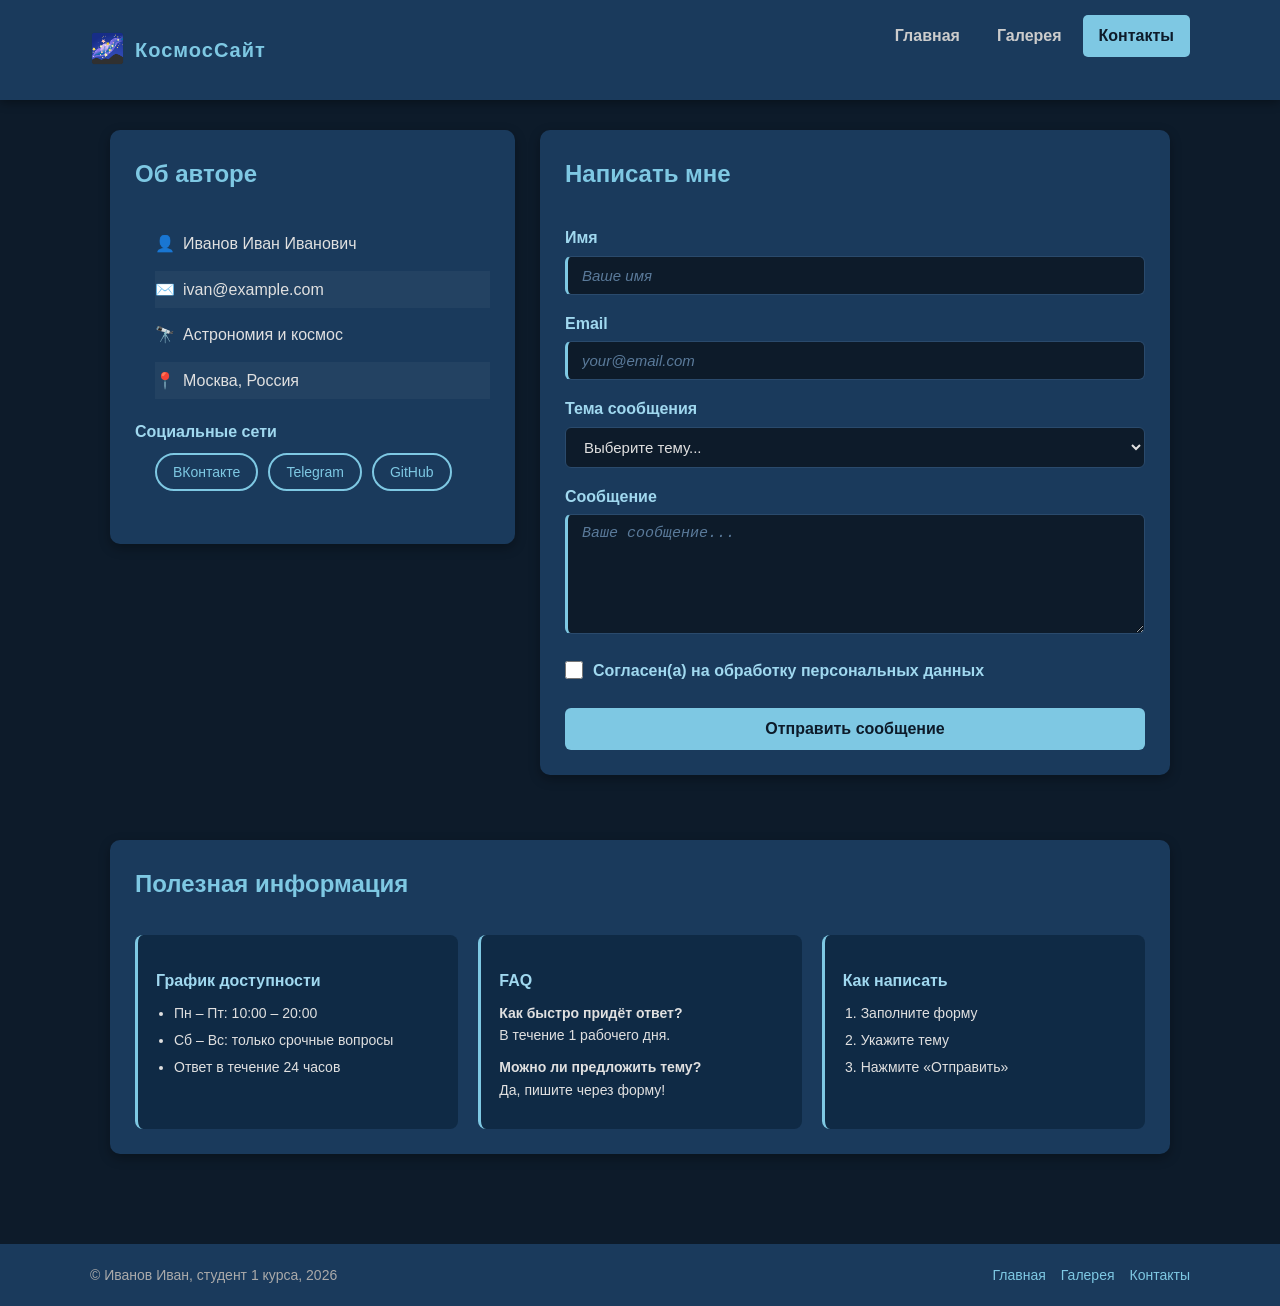
==== contacts.html @ 4aa140b6 "Add root index.html for GitHub Pages" ====
<!DOCTYPE html>
<html lang="ru">
<head>
    <meta charset="UTF-8">
    <meta name="viewport" content="width=device-width, initial-scale=1.0">
    <title>Контакты — Всё о космосе</title>
    <link rel="stylesheet" href="style.css">
</head>
<body>

    <header>
        <div class="header-inner">
            <div class="logo">
                <span class="logo-icon">🌌</span>
                <span class="logo-text">КосмосСайт</span>
            </div>
            <nav>
                <ul>
                    <li><a href="index.html">Главная</a></li>
                    <li><a href="gallery.html">Галерея</a></li>
                    <li><a href="contacts.html" class="active">Контакты</a></li>
                </ul>
            </nav>
        </div>
    </header>

    <main class="contacts-main">

        <!-- Flexbox: карточка и форма рядом -->
        <div class="contacts-layout">

            <section class="contact-card">
                <h2>Об авторе</h2>
                <ul class="contact-info">
                    <li class="info-name">Иванов Иван Иванович</li>
                    <li class="info-email">ivan@example.com</li>
                    <li class="info-topic">Астрономия и космос</li>
                    <li class="info-location">Москва, Россия</li>
                </ul>
                <h3>Социальные сети</h3>
                <ul class="social-links">
                    <li><a href="#" class="social-link">ВКонтакте</a></li>
                    <li><a href="#" class="social-link">Telegram</a></li>
                    <li><a href="#" class="social-link">GitHub</a></li>
                </ul>
            </section>

            <section class="contact-form-section">
                <h2>Написать мне</h2>
                <form class="contact-form" action="#" method="post">
                    <div class="form-group">
                        <label for="name">Имя</label>
                        <input type="text" id="name" name="name" placeholder="Ваше имя" required>
                    </div>
                    <div class="form-group">
                        <label for="email">Email</label>
                        <input type="email" id="email" name="email" placeholder="your@email.com" required>
                    </div>
                    <div class="form-group">
                        <label for="subject">Тема сообщения</label>
                        <select id="subject" name="subject">
                            <option value="">Выберите тему...</option>
                            <option value="general">Общий вопрос</option>
                            <option value="cooperation">Сотрудничество</option>
                            <option value="other">Другое</option>
                        </select>
                    </div>
                    <div class="form-group">
                        <label for="message">Сообщение</label>
                        <textarea id="message" name="message" placeholder="Ваше сообщение..." required></textarea>
                    </div>
                    <div class="form-group">
                        <label class="checkbox-label">
                            <input type="checkbox" required>
                            Согласен(а) на обработку персональных данных
                        </label>
                    </div>
                    <button type="submit" class="submit-btn">Отправить сообщение</button>
                </form>
            </section>

        </div>

        <section class="extra-info">
            <h2>Полезная информация</h2>
            <div class="info-blocks">
                <div class="info-block">
                    <h3>График доступности</h3>
                    <ul>
                        <li>Пн – Пт: 10:00 – 20:00</li>
                        <li>Сб – Вс: только срочные вопросы</li>
                        <li>Ответ в течение 24 часов</li>
                    </ul>
                </div>
                <div class="info-block">
                    <h3>FAQ</h3>
                    <p><strong>Как быстро придёт ответ?</strong><br>В течение 1 рабочего дня.</p>
                    <p><strong>Можно ли предложить тему?</strong><br>Да, пишите через форму!</p>
                </div>
                <div class="info-block">
                    <h3>Как написать</h3>
                    <ol>
                        <li>Заполните форму</li>
                        <li>Укажите тему</li>
                        <li>Нажмите «Отправить»</li>
                    </ol>
                </div>
            </div>
        </section>

    </main>

    <footer>
        <div class="footer-inner">
            <span>© Иванов Иван, студент 1 курса, 2026</span>
            <div class="footer-links">
                <a href="index.html">Главная</a>
                <a href="gallery.html">Галерея</a>
                <a href="contacts.html">Контакты</a>
            </div>
        </div>
    </footer>

</body>
</html>
---- style.css ----
/* ===== СБРОС ===== */
* {
    margin: 0;
    padding: 0;
    box-sizing: border-box;
}

::selection { background-color: #7ec8e3; color: #0d1b2a; }

/* ===== СТРАНИЦА ===== */
body {
    font-family: Arial, sans-serif;
    background-color: #0d1b2a;
    color: #e0e0e0;
    line-height: 1.6;
}

/* ===== ШАПКА — FLEXBOX: логотип + навигация ===== */
header {
    background-color: #1a3a5c;
    padding: 0 30px;
    box-shadow: 0 2px 10px rgba(0, 0, 0, 0.4);
    position: sticky;
    top: 0;
    z-index: 100;
}

.header-inner {
    display: flex;                  /* включаем Flexbox */
    justify-content: space-between; /* логотип слева, меню справа */
    align-items: center;            /* вертикальное выравнивание по центру */
    max-width: 1100px;
    margin: 0 auto;
    padding: 15px 0;
}

/* ===== ЛОГОТИП ===== */
.logo {
    display: flex;
    align-items: center;
    gap: 10px;
    text-decoration: none;
}

.logo-icon { font-size: 28px; }

.logo-text {
    font-size: 20px;
    font-weight: bold;
    color: #7ec8e3;
    letter-spacing: 1px;
}

/* ===== НАВИГАЦИЯ — FLEXBOX ===== */
nav ul {
    list-style: none;
    display: flex;      /* пункты меню в строку через Flexbox */
    gap: 5px;
}

nav ul li a {
    color: #ccc;
    text-decoration: none;
    font-weight: bold;
    padding: 8px 16px;
    border-radius: 5px;
    transition: background 0.2s, color 0.2s;
    display: block;
}

nav ul li a:hover,
nav ul li a.active {
    background-color: #7ec8e3;
    color: #0d1b2a;
}

/* ===== ОСНОВНОЕ СОДЕРЖИМОЕ ===== */
main {
    max-width: 1100px;
    margin: 0 auto;
    padding: 30px 20px;
}

/* ===== HERO-СЕКЦИЯ ===== */
.hero {
    text-align: center;
    padding: 50px 20px;
    margin-bottom: 40px;
    background: linear-gradient(135deg, #1a3a5c, #0f2a45);
    border-radius: 12px;
}

.hero h1 {
    font-size: 36px;
    color: #7ec8e3;
    margin-bottom: 12px;
}

.hero p { font-size: 18px; color: #a0d8ef; }

/* ===== СЕКЦИИ ===== */
section { margin-bottom: 40px; }

h2 {
    color: #7ec8e3;
    font-size: 24px;
    margin-bottom: 20px;
    padding-bottom: 10px;
    border-bottom: 2px solid #1a3a5c;
}

p { margin-bottom: 15px; }
ul { margin-left: 20px; margin-bottom: 20px; }
ul li { margin-bottom: 8px; }

/* ===== КАРТОЧКИ ФАКТОВ — FLEXBOX ===== */
.cards-row {
    display: flex;          /* карточки в строку */
    gap: 20px;
    flex-wrap: wrap;        /* перенос на новую строку при нехватке места */
}

.card {
    flex: 1 1 200px;        /* растягиваются, минимум 200px */
    background-color: #1a3a5c;
    border-radius: 10px;
    padding: 20px;
    box-shadow: 0 4px 12px rgba(0, 0, 0, 0.3);
    display: flex;
    flex-direction: column; /* иконка, заголовок и текст — в столбик */
    align-items: center;
    text-align: center;
    gap: 10px;
    transition: transform 0.2s;
}

.card:hover { transform: translateY(-4px); }

.card-icon { font-size: 36px; }
.card h3 { color: #7ec8e3; font-size: 16px; }
.card p { font-size: 14px; color: #b0c4de; }

/* ===== ПОДВАЛ — FLEXBOX ===== */
footer {
    background-color: #1a3a5c;
    padding: 20px 30px;
    margin-top: 20px;
}

.footer-inner {
    display: flex;
    justify-content: space-between;
    align-items: center;
    max-width: 1100px;
    margin: 0 auto;
    flex-wrap: wrap;
    gap: 10px;
}

footer span { color: #aaa; font-size: 14px; }

.footer-links {
    display: flex;
    gap: 15px;
}

.footer-links a {
    color: #7ec8e3;
    text-decoration: none;
    font-size: 14px;
}

.footer-links a:hover { text-decoration: underline; }

/* ===== ФОРМА КОНТАКТОВ ===== */
.contacts-main { max-width: 1100px; margin: 0 auto; padding: 30px 20px; }

.contacts-layout {
    display: flex;
    gap: 25px;
    align-items: flex-start;
    flex-wrap: wrap;
}

.contact-card {
    flex: 1 1 280px;
    background-color: #1a3a5c;
    border-radius: 10px;
    padding: 25px;
    box-shadow: 0 4px 12px rgba(0, 0, 0, 0.3);
}

.contact-form-section {
    flex: 2 1 380px;
    background-color: #1a3a5c;
    border-radius: 10px;
    padding: 25px;
    box-shadow: 0 4px 12px rgba(0, 0, 0, 0.3);
}

h3 { color: #a0d8ef; margin: 15px 0 8px 0; font-size: 16px; }

.contact-info { list-style: none; margin-bottom: 20px; }
.contact-info li { padding: 6px 0 6px 28px; position: relative; }
.info-name::before    { content: "👤"; position: absolute; left: 0; }
.info-email::before   { content: "✉️"; position: absolute; left: 0; }
.info-topic::before   { content: "🔭"; position: absolute; left: 0; }
.info-location::before { content: "📍"; position: absolute; left: 0; }
.contact-info li:nth-child(even) { background-color: rgba(255,255,255,0.04); }

.social-links { list-style: none; display: flex; gap: 10px; flex-wrap: wrap; }
.social-link {
    display: inline-block; padding: 6px 16px;
    border: 2px solid #7ec8e3; color: #7ec8e3;
    text-decoration: none; border-radius: 20px; font-size: 14px;
    transition: all 0.2s;
}
.social-link:hover { background-color: #7ec8e3; color: #0d1b2a; }

.form-group { margin-bottom: 16px; }
label { display: block; margin-bottom: 5px; font-weight: bold; color: #a0d8ef; }

input[type="text"], input[type="email"], select, textarea {
    width: 100%; padding: 10px 14px;
    background-color: #0d1b2a; border: 1px solid #2a4a6c;
    border-radius: 6px; color: #e0e0e0; font-size: 15px;
    transition: border-color 0.2s, box-shadow 0.2s;
}
input:required, textarea:required { border-left: 3px solid #7ec8e3; }
input:focus, select:focus, textarea:focus {
    outline: none; border-color: #7ec8e3;
    box-shadow: 0 0 0 3px rgba(126, 200, 227, 0.2);
}
input:valid { border-color: #4caf7d; }
input::placeholder, textarea::placeholder { color: #5a7a9a; font-style: italic; }
textarea { height: 120px; resize: vertical; }

.checkbox-label { display: flex; align-items: flex-start; gap: 10px; cursor: pointer; }
.checkbox-label input[type="checkbox"] { margin-top: 3px; width: 18px; height: 18px; }

.submit-btn {
    width: 100%; padding: 12px;
    background-color: #7ec8e3; color: #0d1b2a;
    border: none; border-radius: 6px;
    font-size: 16px; font-weight: bold; cursor: pointer;
    transition: background 0.2s, transform 0.1s; margin-top: 8px;
}
.submit-btn:hover { background-color: #5ab4d6; }
.submit-btn:active { transform: scale(0.98); }

.extra-info { background-color: #1a3a5c; border-radius: 10px; padding: 25px; box-shadow: 0 4px 12px rgba(0,0,0,0.3); margin-top: 25px; }

.info-blocks { display: flex; gap: 20px; flex-wrap: wrap; margin-top: 15px; }
.info-block { flex: 1 1 200px; background-color: #0f2a45; padding: 18px; border-radius: 8px; border-left: 3px solid #7ec8e3; }
.info-block p { margin-bottom: 10px; font-size: 14px; }
.info-block ul, .info-block ol { margin-left: 18px; font-size: 14px; }
.info-block li { margin-bottom: 5px; }

/* ===== ГАЛЕРЕЯ ===== */
.gallery-header { margin-bottom: 25px; }
#photo-count { color: #aaa; margin-bottom: 15px; }
.filters { display: flex; gap: 10px; flex-wrap: wrap; margin-top: 10px; }
.filter-btn {
    padding: 8px 18px; border: 2px solid #7ec8e3;
    background: transparent; color: #7ec8e3;
    border-radius: 20px; cursor: pointer; font-size: 14px; transition: all 0.3s;
}
.filter-btn:hover, .filter-btn.active { background-color: #7ec8e3; color: #0d1b2a; font-weight: bold; }

.gallery-grid { display: grid; grid-template-columns: repeat(auto-fill, minmax(260px, 1fr)); gap: 20px; }

.gallery-item {
    position: relative; border-radius: 10px; overflow: hidden;
    background-color: #1a3a5c; aspect-ratio: 4/3; cursor: pointer;
}
.gallery-item img { width: 100%; height: 100%; object-fit: cover; display: block; transition: transform 0.4s ease; }
.gallery-item:hover img { transform: scale(1.08); }

.overlay {
    position: absolute; bottom: 0; left: 0; right: 0;
    background: linear-gradient(transparent, rgba(0,0,0,0.8));
    padding: 15px; display: flex; justify-content: space-between; align-items: flex-end;
    opacity: 0; transition: opacity 0.3s ease;
}
.gallery-item:hover .overlay { opacity: 1; }
.caption { color: white; font-weight: bold; font-size: 15px; }
.like-btn {
    background: rgba(255,255,255,0.2); border: 1px solid white;
    color: white; padding: 5px 12px; border-radius: 15px; cursor: pointer; font-size: 14px; transition: background 0.2s;
}
.like-btn:hover { background: rgba(255,100,100,0.6); }
.like-btn.liked { background: rgba(220,50,50,0.7); border-color: #ff6b6b; }
.gallery-item.hidden { display: none; }

/* ===== АДАПТИВНОСТЬ ===== */
@media (max-width: 768px) {
    .header-inner { flex-direction: column; gap: 12px; padding: 15px 0; }
    .hero h1 { font-size: 24px; }
    .cards-row { flex-direction: column; }
    .contacts-layout { flex-direction: column; }
}

@media (max-width: 480px) {
    nav ul { flex-direction: column; align-items: center; }
    .footer-inner { flex-direction: column; align-items: center; text-align: center; }
    .gallery-grid { grid-template-columns: 1fr; }
}
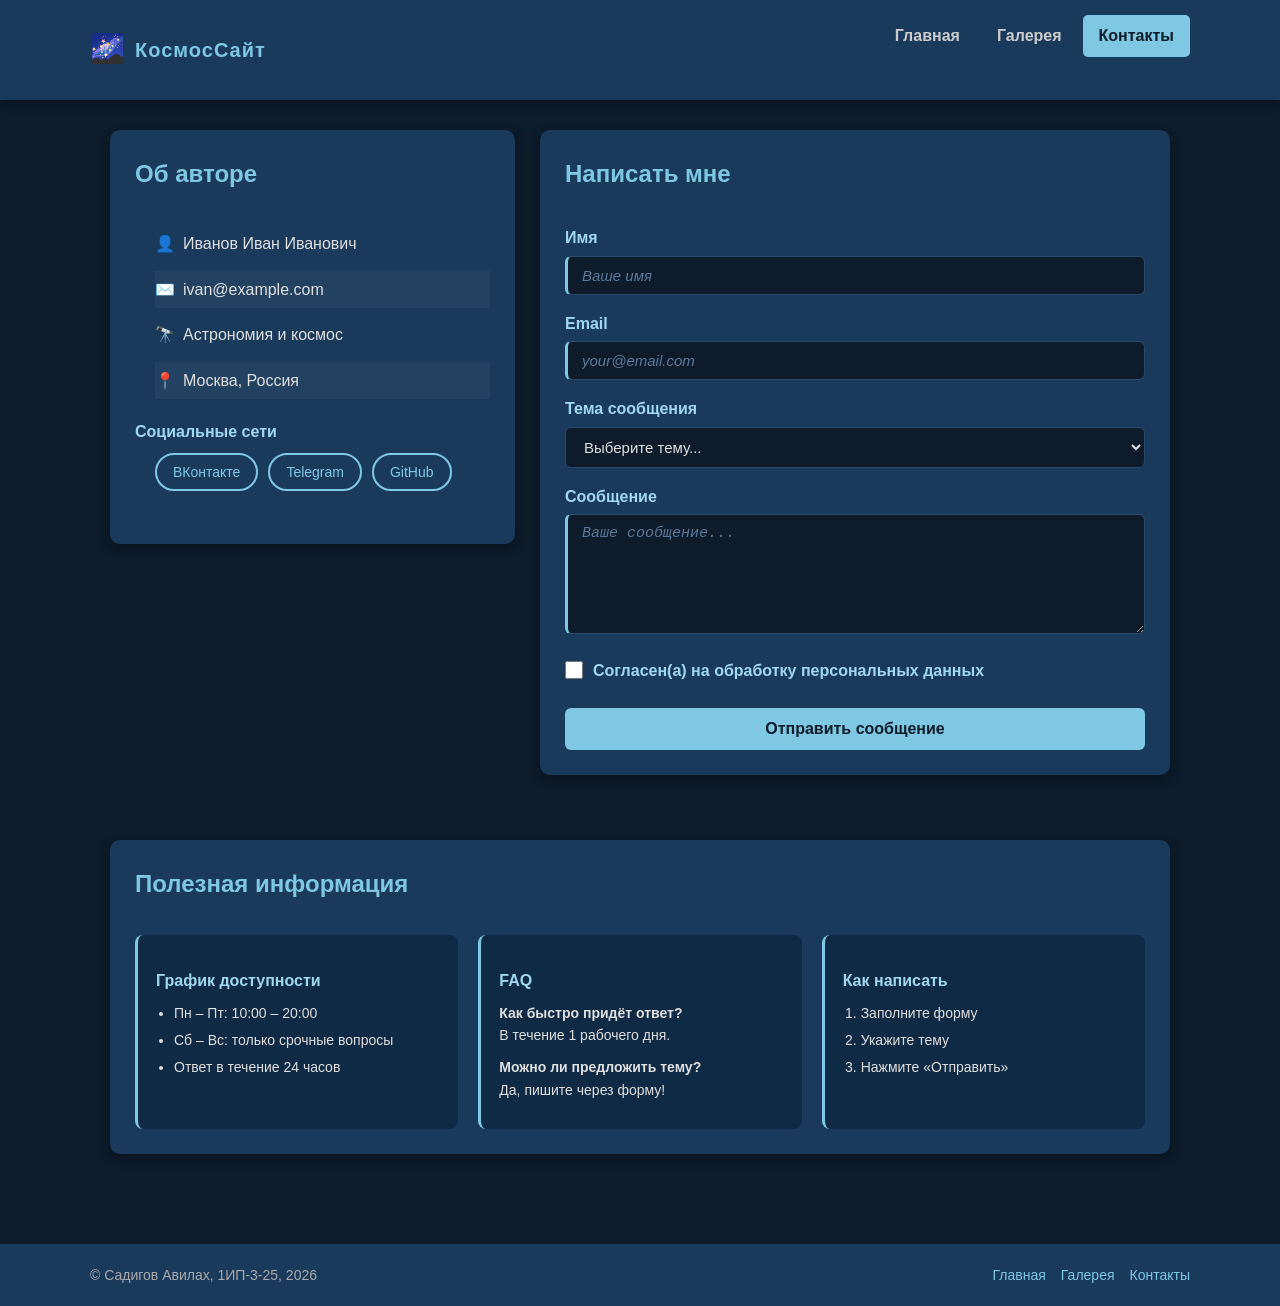
==== commit 7a2e0218: "Fix student name in root pages" ====
--- a/contacts.html
+++ b/contacts.html
@@ -112,7 +112,7 @@
 
     <footer>
         <div class="footer-inner">
-            <span>© Иванов Иван, студент 1 курса, 2026</span>
+            <span>© Садигов Авилах, 1ИП-3-25, 2026</span>
             <div class="footer-links">
                 <a href="index.html">Главная</a>
                 <a href="gallery.html">Галерея</a>
